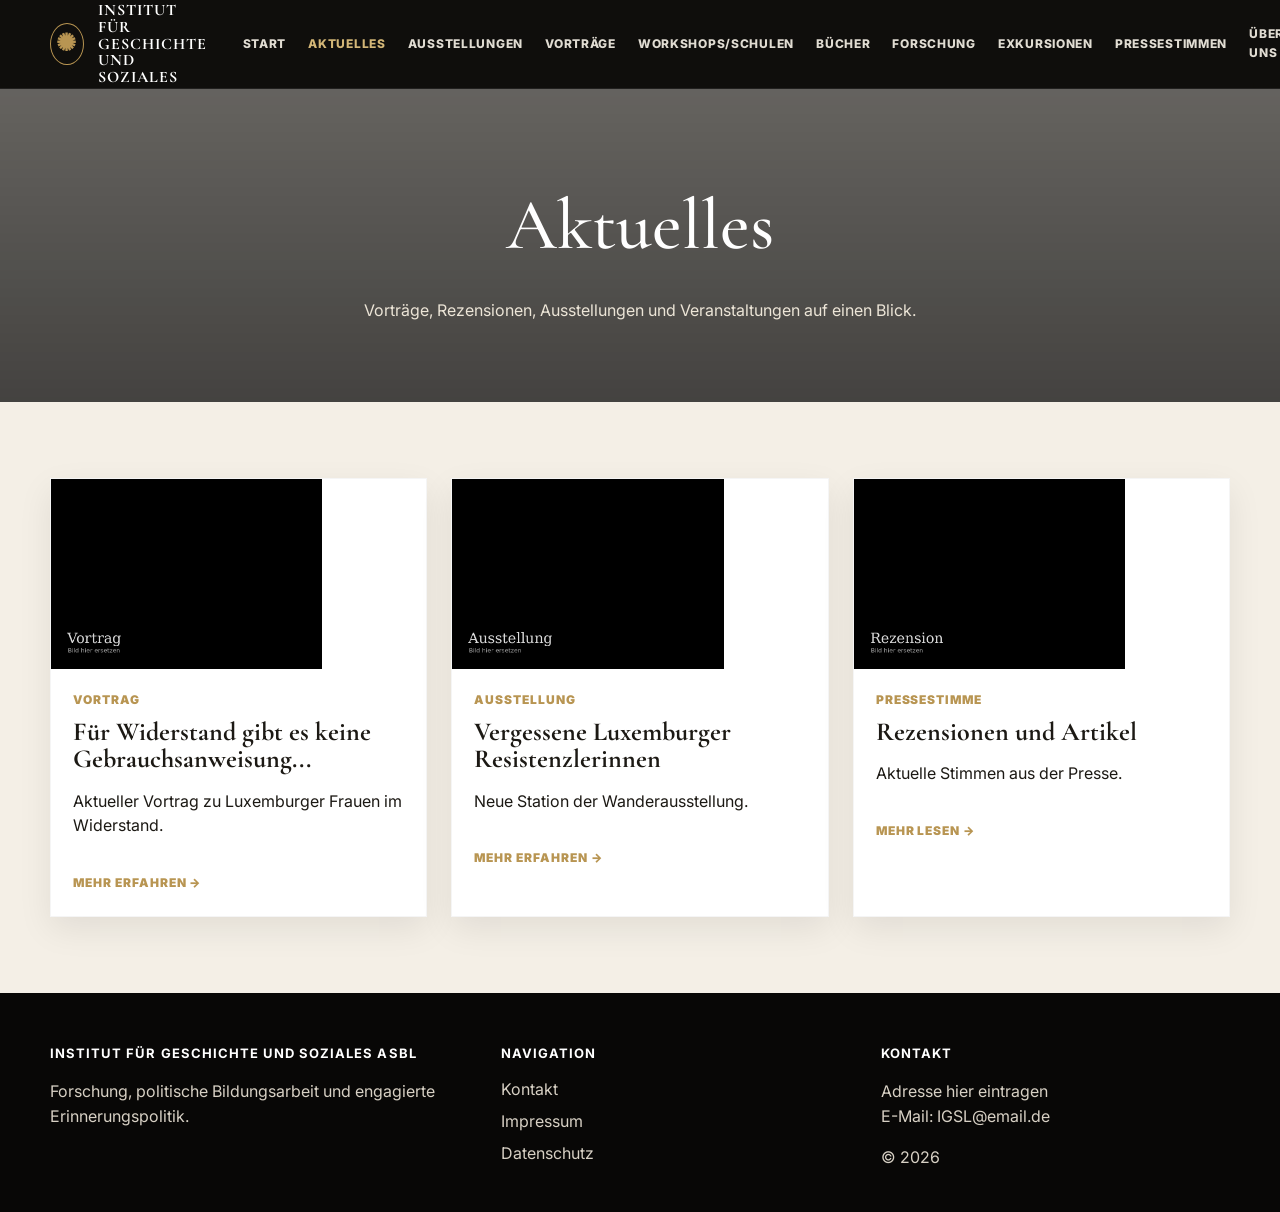
==== aktuelles.html @ d96669d6 "Add files via upload" ====
<!doctype html>
<html lang="de">
<head>
  <meta charset="utf-8">
  <meta name="viewport" content="width=device-width, initial-scale=1">
  <title>Aktuelles | Institut für Geschichte und Soziales</title>
  <meta name="description" content="Institut für Geschichte und Soziales ASBL – Forschung, Ausstellungen, Vorträge und politische Bildungsarbeit.">
  <link rel="preconnect" href="https://fonts.googleapis.com">
  <link rel="preconnect" href="https://fonts.gstatic.com" crossorigin>
  <link href="https://fonts.googleapis.com/css2?family=Cormorant+Garamond:wght@400;500;600;700&family=Inter:wght@400;600;700;800;900&display=swap" rel="stylesheet">
  <link rel="stylesheet" href="assets/css/style.css">
</head>
<body>
<header class="topbar">
  <div class="container nav">
    <a class="logo" href="index.html"><span class="logo-mark">✺</span><span>Institut<br>für Geschichte<br>und Soziales</span></a>
    <nav class="menu">
      <a class="" href="index.html">Start</a>
      <a class="active" href="aktuelles.html">Aktuelles</a>
      <a class="" href="ausstellungen.html">Ausstellungen</a>
      <a class="" href="vortraege.html">Vorträge</a>
      <a class="" href="workshops.html">Workshops/Schulen</a>
      <a class="" href="buecher.html">Bücher</a>
      <a class="" href="forschung.html">Forschung</a>
      <a class="" href="exkursionen.html">Exkursionen</a>
      <a class="" href="presse.html">Pressestimmen</a>
      <a class="" href="ueber-uns.html">Über uns</a>
      <a href="#">🔍</a>
    </nav>
    <button class="mobile-toggle" aria-label="Menü öffnen">☰</button>
  </div>
</header>
<main><section class="subhero" style="--hero-image:url('assets/img/hero/hero-02.jpg')"><div class="container"><h1>Aktuelles</h1><p>Vorträge, Rezensionen, Ausstellungen und Veranstaltungen auf einen Blick.</p></div></section>
<section class="section"><div class="container"><div class="grid grid-3">
<article class="news-card"><img class="news-img" src="assets/img/news/vortrag.jpg"><div class="news-body"><div class="kicker">Vortrag</div><h3>Für Widerstand gibt es keine Gebrauchsanweisung...</h3><p>Aktueller Vortrag zu Luxemburger Frauen im Widerstand.</p><a class="link">Mehr erfahren →</a></div></article>
<article class="news-card"><img class="news-img" src="assets/img/news/ausstellung.jpg"><div class="news-body"><div class="kicker">Ausstellung</div><h3>Vergessene Luxemburger Resistenzlerinnen</h3><p>Neue Station der Wanderausstellung.</p><a class="link">Mehr erfahren →</a></div></article>
<article class="news-card"><img class="news-img" src="assets/img/news/rezension.jpg"><div class="news-body"><div class="kicker">Pressestimme</div><h3>Rezensionen und Artikel</h3><p>Aktuelle Stimmen aus der Presse.</p><a class="link">Mehr lesen →</a></div></article>
</div></div></section></main>
<footer class="footer">
  <div class="container footer-grid">
    <div>
      <h4>Institut für Geschichte und Soziales ASBL</h4>
      <p>Forschung, politische Bildungsarbeit und engagierte Erinnerungspolitik.</p>
    </div>
    <div>
      <h4>Navigation</h4>
      <a href="kontakt.html">Kontakt</a>
      <a href="impressum.html">Impressum</a>
      <a href="datenschutz.html">Datenschutz</a>
    </div>
    <div>
      <h4>Kontakt</h4>
      <p>Adresse hier eintragen<br>E-Mail: IGSL@email.de</p>
      <p>© 2026</p>
    </div>
  </div>
</footer>
<script src="assets/js/main.js"></script>
</body>
</html>
---- assets/css/style.css ----
:root{
  --bg:#0c0b09;
  --bg-soft:#15130f;
  --paper:#f4efe6;
  --paper-2:#ebe2d4;
  --ink:#1c1914;
  --muted:#6d665c;
  --gold:#b89552;
  --gold-light:#d3b677;
  --line:rgba(184,149,82,.35);
  --white:#fff;
  --shadow:0 20px 50px rgba(0,0,0,.25);
}
*{box-sizing:border-box}
html{scroll-behavior:smooth}
body{
  margin:0;
  font-family:Inter, Arial, sans-serif;
  background:var(--paper);
  color:var(--ink);
  line-height:1.55;
}
img{max-width:100%;display:block}
a{color:inherit;text-decoration:none}
.container{width:min(1180px,calc(100% - 40px));margin:auto}
.serif{font-family:"Cormorant Garamond", Georgia, serif}
.topbar{
  position:fixed;top:0;left:0;right:0;z-index:50;
  background:rgba(10,9,7,.94);
  backdrop-filter:blur(12px);
  border-bottom:1px solid rgba(255,255,255,.08);
}
.nav{
  height:88px;display:flex;align-items:center;justify-content:space-between;gap:28px;
}
.logo{display:flex;align-items:center;gap:14px;color:#fff;font-family:"Cormorant Garamond", Georgia, serif;font-weight:700;letter-spacing:.06em;text-transform:uppercase;line-height:1.05}
.logo-mark{width:42px;height:42px;border:1px solid var(--gold);border-radius:50%;display:grid;place-items:center;color:var(--gold);font-size:24px}
.menu{display:flex;align-items:center;gap:22px;font-size:12px;text-transform:uppercase;font-weight:800;letter-spacing:.06em;color:#f7f2e8}
.menu a{opacity:.9}
.menu a:hover,.menu a.active{color:var(--gold-light);opacity:1}
.mobile-toggle{display:none;background:none;border:0;color:white;font-size:28px}
.hero{
  min-height:670px;padding-top:88px;position:relative;overflow:hidden;background:#111;color:white;display:grid;place-items:center;text-align:center;
}
.hero::before{
  content:"";position:absolute;inset:0;
  background:
    linear-gradient(rgba(0,0,0,.35),rgba(0,0,0,.55)),
    var(--hero-image, url('../img/hero/hero-01.jpg'));
  background-size:cover;background-position:center;
  filter:grayscale(1) contrast(1.08);
  transform:scale(1.02);
}
.hero::after{content:"";position:absolute;inset:auto 0 0 0;height:160px;background:linear-gradient(transparent,rgba(0,0,0,.75))}
.hero-inner{position:relative;z-index:2;width:min(880px,calc(100% - 40px));padding:70px 0}
.hero h1{font-family:"Cormorant Garamond", Georgia, serif;font-size:clamp(42px,6vw,74px);line-height:1.05;font-weight:500;margin:0 0 24px}
.gold-line{width:52px;height:3px;background:var(--gold);margin:22px auto}
.btn{display:inline-flex;align-items:center;justify-content:center;gap:10px;border:1px solid var(--gold);background:var(--gold);color:white;padding:14px 25px;font-size:12px;text-transform:uppercase;font-weight:900;letter-spacing:.08em;transition:.2s}
.btn:hover{transform:translateY(-2px);box-shadow:0 12px 30px rgba(184,149,82,.3)}
.btn.ghost{background:transparent;color:var(--gold)}
.btn.ghost:hover{background:var(--gold);color:white}
.section{padding:76px 0}
.section.dark{background:var(--bg);color:white}
.section.soft{background:linear-gradient(180deg,var(--paper),var(--paper-2))}
.section-title{text-align:center;margin:0 0 44px}
.section-title h2{font-family:"Cormorant Garamond", Georgia, serif;font-size:clamp(32px,4vw,46px);font-weight:500;text-transform:uppercase;letter-spacing:.04em;margin:0}
.section-title p{max-width:780px;margin:16px auto 0;color:var(--muted)}
.dark .section-title p{color:#c8c0b1}
.books-feature{display:grid;grid-template-columns:1fr 1fr;gap:48px;align-items:stretch}
.book-card{display:grid;grid-template-columns:210px 1fr;gap:34px;align-items:center}
.book-cover{aspect-ratio:2/3;background:linear-gradient(135deg,#222,#777);box-shadow:var(--shadow);position:relative;overflow:hidden}
.book-cover::after{content:"";position:absolute;inset:0;background:linear-gradient(110deg,transparent,rgba(255,255,255,.13),transparent);transform:translateX(-100%);animation:shine 5s infinite}
@keyframes shine{50%,100%{transform:translateX(100%)}}
.book-title{font-family:"Cormorant Garamond", Georgia, serif;font-size:31px;line-height:1.08;margin:0 0 12px}
.book-author{color:#4b443b;font-weight:700;margin-bottom:18px}
.grid{display:grid;gap:24px}
.grid-3{grid-template-columns:repeat(3,1fr)}
.grid-4{grid-template-columns:repeat(4,1fr)}
.news-card,.content-card{
  background:#fff;box-shadow:0 12px 32px rgba(0,0,0,.08);border:1px solid rgba(0,0,0,.04);overflow:hidden;
}
.news-img,.section-card-img{height:190px;background:linear-gradient(135deg,#2b2925,#938a7a);filter:grayscale(.75);background-size:cover;background-position:center}
.news-body,.content-body{padding:22px}
.kicker{font-size:12px;text-transform:uppercase;letter-spacing:.08em;font-weight:900;color:var(--gold);margin-bottom:8px}
.news-body h3,.content-body h3{font-family:"Cormorant Garamond", Georgia, serif;font-size:26px;line-height:1.05;margin:0 0 12px}
.meta{font-size:13px;color:var(--muted);display:grid;gap:4px;margin-top:16px}
.link{display:inline-flex;margin-top:20px;color:var(--gold);font-weight:900;font-size:12px;text-transform:uppercase;letter-spacing:.08em}
.feature-tiles{display:grid;grid-template-columns:repeat(5,1fr)}
.tile{min-height:330px;position:relative;color:white;padding:34px 24px;display:flex;flex-direction:column;justify-content:flex-end;overflow:hidden;border-right:1px solid rgba(255,255,255,.2)}
.tile::before{content:"";position:absolute;inset:0;background:linear-gradient(rgba(0,0,0,.35),rgba(0,0,0,.82)),var(--tile-img);background-size:cover;background-position:center;filter:grayscale(1);transition:.3s}
.tile:hover::before{transform:scale(1.05);filter:grayscale(.35)}
.tile>*{position:relative}
.tile h3{font-size:22px;text-transform:uppercase;margin:0 0 12px}
.tile p{font-size:14px;color:#e7dfd2}
.quote-band{background:linear-gradient(90deg,#16130e,#27231a);color:white;padding:48px 0}
.quote{font-family:"Cormorant Garamond", Georgia, serif;font-size:32px;text-align:center;margin:0}
.footer{background:#080706;color:#d7d0c4;padding:50px 0 26px}
.footer-grid{display:grid;grid-template-columns:1.2fr 1fr 1fr;gap:32px}
.footer h4{color:white;margin:0 0 14px;text-transform:uppercase;font-size:13px;letter-spacing:.08em}
.footer a{display:block;color:#d7d0c4;margin:7px 0}
.subhero{padding:170px 0 80px;background:linear-gradient(rgba(0,0,0,.55),rgba(0,0,0,.72)),var(--hero-image,url('../img/hero/hero-02.jpg'));background-size:cover;background-position:center;color:white;text-align:center;filter:none}
.subhero h1{font-family:"Cormorant Garamond", Georgia, serif;font-size:clamp(44px,6vw,72px);font-weight:500;margin:0}
.subhero p{max-width:760px;margin:16px auto 0;color:#ece5d7}
.prose{font-size:18px;max-width:980px;margin:auto}
.prose p{margin:0 0 22px}
.accordion{max-width:1040px;margin:30px auto 0;display:grid;gap:16px}
.acc-item{background:#fff;border:1px solid rgba(0,0,0,.08);box-shadow:0 8px 28px rgba(0,0,0,.06)}
.acc-head{padding:22px 26px;cursor:pointer;display:flex;justify-content:space-between;gap:20px;align-items:center}
.acc-head h3{font-family:"Cormorant Garamond", Georgia, serif;font-size:28px;margin:0;line-height:1.1}
.acc-content{display:none;padding:0 26px 26px;color:#332e27}
.acc-item.open .acc-content{display:block}
.acc-content ul{margin:16px 0 0;padding-left:20px}
.list-clean{padding-left:20px}
.two-col{display:grid;grid-template-columns:1fr 1fr;gap:36px;align-items:start}
.timeline{display:grid;gap:18px;max-width:980px;margin:auto}
.timeline-item{display:grid;grid-template-columns:120px 1fr;gap:24px;background:#fff;padding:24px;border-left:4px solid var(--gold);box-shadow:0 8px 28px rgba(0,0,0,.06)}
@media (max-width:980px){
  .menu{display:none;position:absolute;top:88px;left:0;right:0;background:#0b0a08;flex-direction:column;align-items:flex-start;padding:24px}
  .menu.open{display:flex}
  .mobile-toggle{display:block}
  .books-feature,.book-card,.two-col{grid-template-columns:1fr}
  .grid-3,.grid-4{grid-template-columns:1fr 1fr}
  .feature-tiles{grid-template-columns:1fr 1fr}
  .footer-grid{grid-template-columns:1fr}
}
@media (max-width:640px){
  .nav{height:76px}.hero{padding-top:76px;min-height:600px}
  .grid-3,.grid-4,.feature-tiles{grid-template-columns:1fr}
  .book-cover{max-width:220px}
  .timeline-item{grid-template-columns:1fr}
}
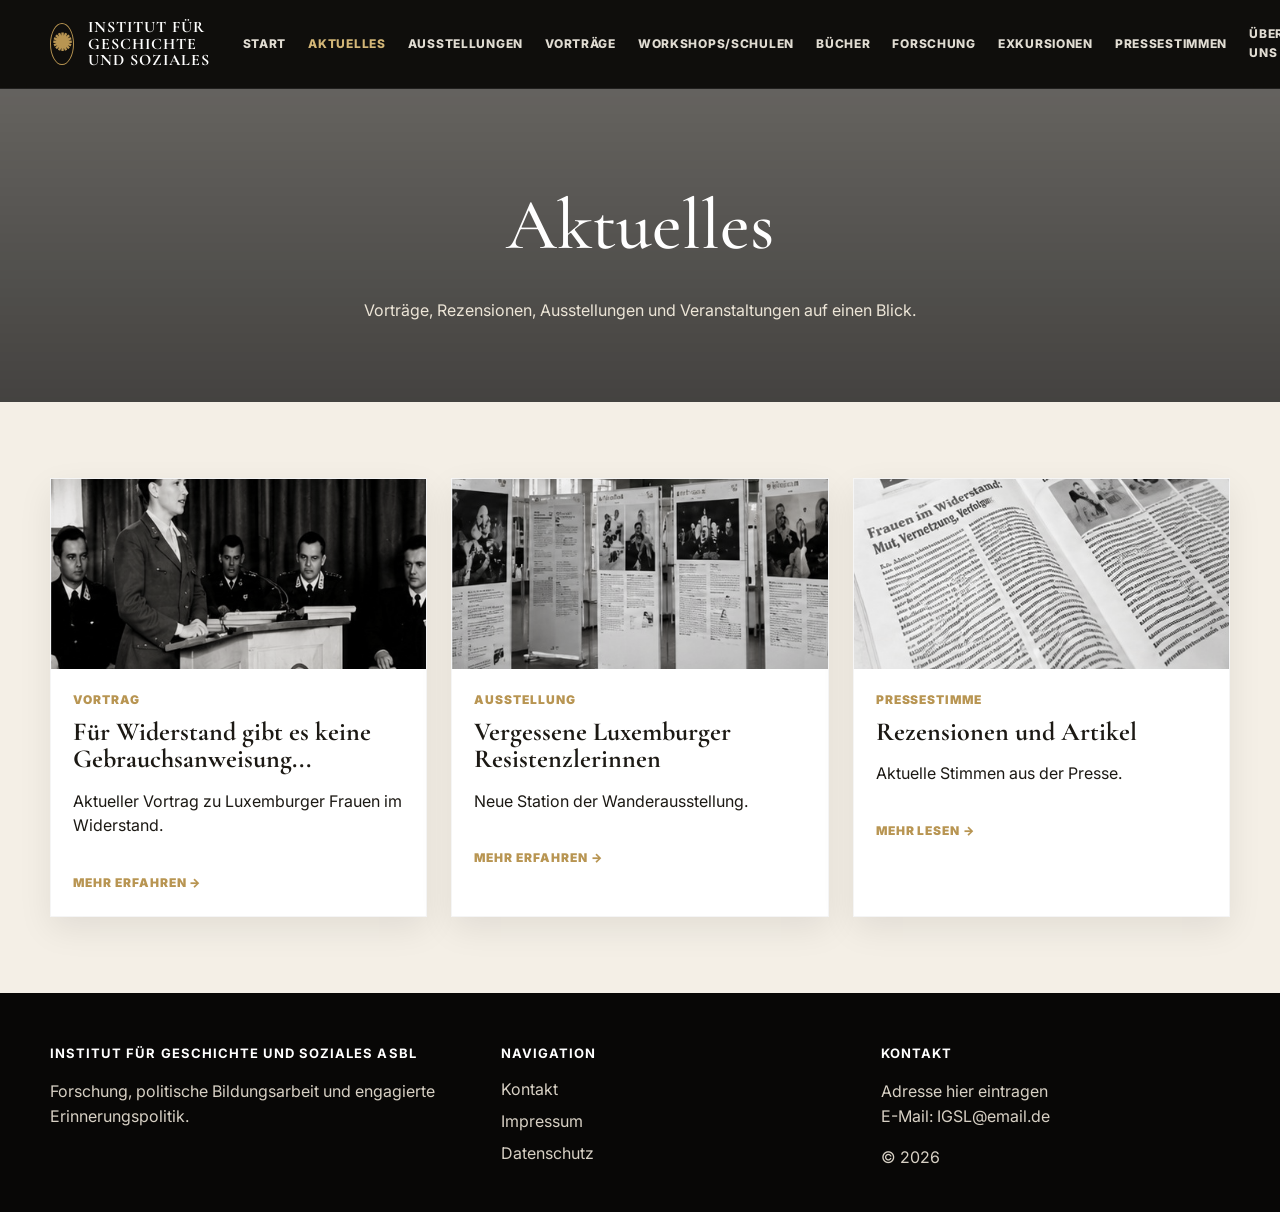
==== commit b19d6798: "Update aktuelles.html" ====
--- a/aktuelles.html
+++ b/aktuelles.html
@@ -13,7 +13,7 @@
 <body>
 <header class="topbar">
   <div class="container nav">
-    <a class="logo" href="index.html"><span class="logo-mark">✺</span><span>Institut<br>für Geschichte<br>und Soziales</span></a>
+    <a class="logo" href="index.html"><span class="logo-mark">✺</span><span>Institut für Geschichte<br>und Soziales</span></a>
     <nav class="menu">
       <a class="" href="index.html">Start</a>
       <a class="active" href="aktuelles.html">Aktuelles</a>
--- a/assets/css/style.css
+++ b/assets/css/style.css
@@ -46,8 +46,8 @@
 .hero::before{
   content:"";position:absolute;inset:0;
   background:
-    linear-gradient(rgba(0,0,0,.35),rgba(0,0,0,.55)),
-    var(--hero-image, url('../img/hero/hero-01.jpg'));
+  linear-gradient(rgba(0,0,0,.35),rgba(0,0,0,.55)),
+  url('../img/hero/hero-01.jpg');
   background-size:cover;background-position:center;
   filter:grayscale(1) contrast(1.08);
   transform:scale(1.02);
@@ -67,20 +67,63 @@
 .section-title h2{font-family:"Cormorant Garamond", Georgia, serif;font-size:clamp(32px,4vw,46px);font-weight:500;text-transform:uppercase;letter-spacing:.04em;margin:0}
 .section-title p{max-width:780px;margin:16px auto 0;color:var(--muted)}
 .dark .section-title p{color:#c8c0b1}
-.books-feature{display:grid;grid-template-columns:1fr 1fr;gap:48px;align-items:stretch}
-.book-card{display:grid;grid-template-columns:210px 1fr;gap:34px;align-items:center}
-.book-cover{aspect-ratio:2/3;background:linear-gradient(135deg,#222,#777);box-shadow:var(--shadow);position:relative;overflow:hidden}
-.book-cover::after{content:"";position:absolute;inset:0;background:linear-gradient(110deg,transparent,rgba(255,255,255,.13),transparent);transform:translateX(-100%);animation:shine 5s infinite}
-@keyframes shine{50%,100%{transform:translateX(100%)}}
-.book-title{font-family:"Cormorant Garamond", Georgia, serif;font-size:31px;line-height:1.08;margin:0 0 12px}
-.book-author{color:#4b443b;font-weight:700;margin-bottom:18px}
+.books-feature{
+  display:grid;
+  grid-template-columns:1fr 1fr;
+  gap:70px;
+  align-items:center;
+}
+
+.book-card{
+  display:grid;
+  grid-template-columns:260px 1fr;
+  gap:42px;
+  align-items:center;
+}
+
+.book-cover{
+  width:260px;
+  max-width:100%;
+  display:block;
+  background:none !important;
+  box-shadow:none !important;
+  position:relative;
+  overflow:visible;
+  filter:drop-shadow(0 28px 45px rgba(0,0,0,.22));
+}
+
+.book-title{
+  font-family:"Cormorant Garamond", Georgia, serif;
+  font-size:34px;
+  line-height:1.12;
+  margin:0 0 14px;
+}
+
+.book-author{
+  color:#4b443b;
+  font-weight:700;
+  margin-bottom:24px;
+}
+
+.book-card p{
+  font-size:16px;
+  line-height:1.65;
+  max-width:360px;
+}
 .grid{display:grid;gap:24px}
 .grid-3{grid-template-columns:repeat(3,1fr)}
 .grid-4{grid-template-columns:repeat(4,1fr)}
 .news-card,.content-card{
   background:#fff;box-shadow:0 12px 32px rgba(0,0,0,.08);border:1px solid rgba(0,0,0,.04);overflow:hidden;
 }
-.news-img,.section-card-img{height:190px;background:linear-gradient(135deg,#2b2925,#938a7a);filter:grayscale(.75);background-size:cover;background-position:center}
+.news-img,
+.section-card-img{
+    height:190px;
+    width:100%;
+    object-fit:cover;
+    display:block;
+    filter:grayscale(.75);
+}
 .news-body,.content-body{padding:22px}
 .kicker{font-size:12px;text-transform:uppercase;letter-spacing:.08em;font-weight:900;color:var(--gold);margin-bottom:8px}
 .news-body h3,.content-body h3{font-family:"Cormorant Garamond", Georgia, serif;font-size:26px;line-height:1.05;margin:0 0 12px}
@@ -88,7 +131,45 @@
 .link{display:inline-flex;margin-top:20px;color:var(--gold);font-weight:900;font-size:12px;text-transform:uppercase;letter-spacing:.08em}
 .feature-tiles{display:grid;grid-template-columns:repeat(5,1fr)}
 .tile{min-height:330px;position:relative;color:white;padding:34px 24px;display:flex;flex-direction:column;justify-content:flex-end;overflow:hidden;border-right:1px solid rgba(255,255,255,.2)}
-.tile::before{content:"";position:absolute;inset:0;background:linear-gradient(rgba(0,0,0,.35),rgba(0,0,0,.82)),var(--tile-img);background-size:cover;background-position:center;filter:grayscale(1);transition:.3s}
+.tile::before{
+content:"";
+position:absolute;
+inset:0;
+background-size:cover;
+background-position:center;
+filter:grayscale(1);
+transition:.3s
+}
+
+.tile:nth-child(1)::before{
+background-image:
+linear-gradient(rgba(0,0,0,.35),rgba(0,0,0,.82)),
+url("../img/sections/ausstellungen.jpg");
+}
+
+.tile:nth-child(2)::before{
+background-image:
+linear-gradient(rgba(0,0,0,.35),rgba(0,0,0,.82)),
+url("../img/sections/vortraege.jpg");
+}
+
+.tile:nth-child(3)::before{
+background-image:
+linear-gradient(rgba(0,0,0,.35),rgba(0,0,0,.82)),
+url("../img/sections/workshops.jpg");
+}
+
+.tile:nth-child(4)::before{
+background-image:
+linear-gradient(rgba(0,0,0,.35),rgba(0,0,0,.82)),
+url("../img/sections/buecher.jpg");
+}
+
+.tile:nth-child(5)::before{
+background-image:
+linear-gradient(rgba(0,0,0,.35),rgba(0,0,0,.82)),
+url("../img/sections/forschung.jpg");
+}
 .tile:hover::before{transform:scale(1.05);filter:grayscale(.35)}
 .tile>*{position:relative}
 .tile h3{font-size:22px;text-transform:uppercase;margin:0 0 12px}
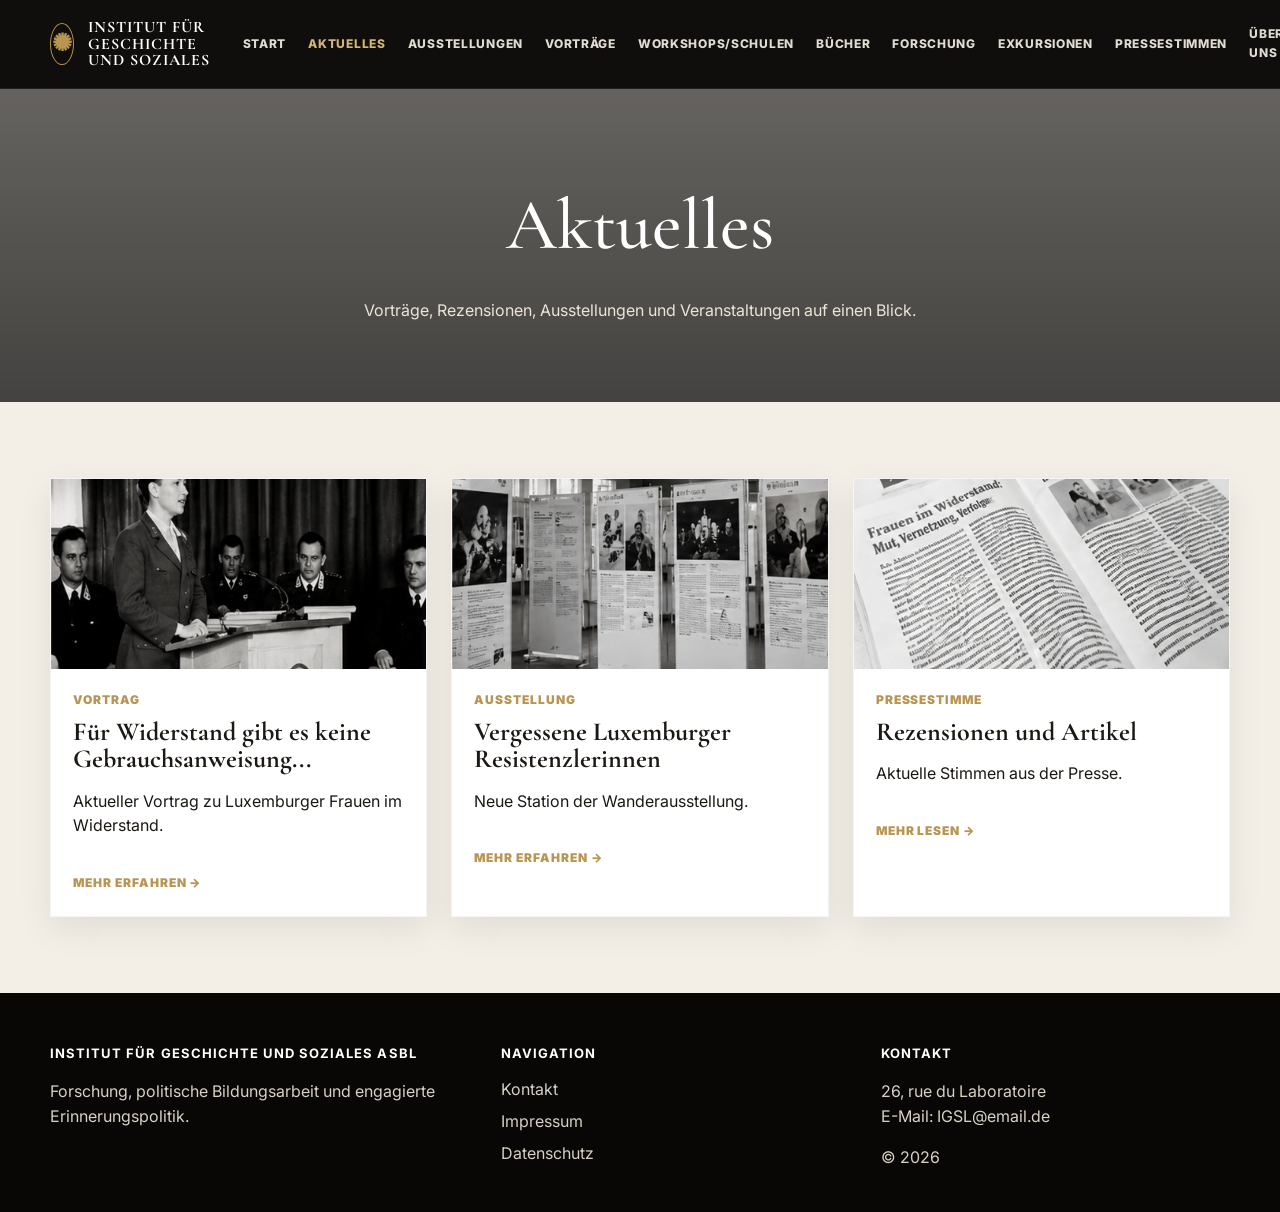
==== commit 60e96f7d: "Update aktuelles.html" ====
--- a/aktuelles.html
+++ b/aktuelles.html
@@ -50,7 +50,7 @@
     </div>
     <div>
       <h4>Kontakt</h4>
-      <p>Adresse hier eintragen<br>E-Mail: IGSL@email.de</p>
+      <p>26, rue du Laboratoire<br>E-Mail: IGSL@email.de</p>
       <p>© 2026</p>
     </div>
   </div>
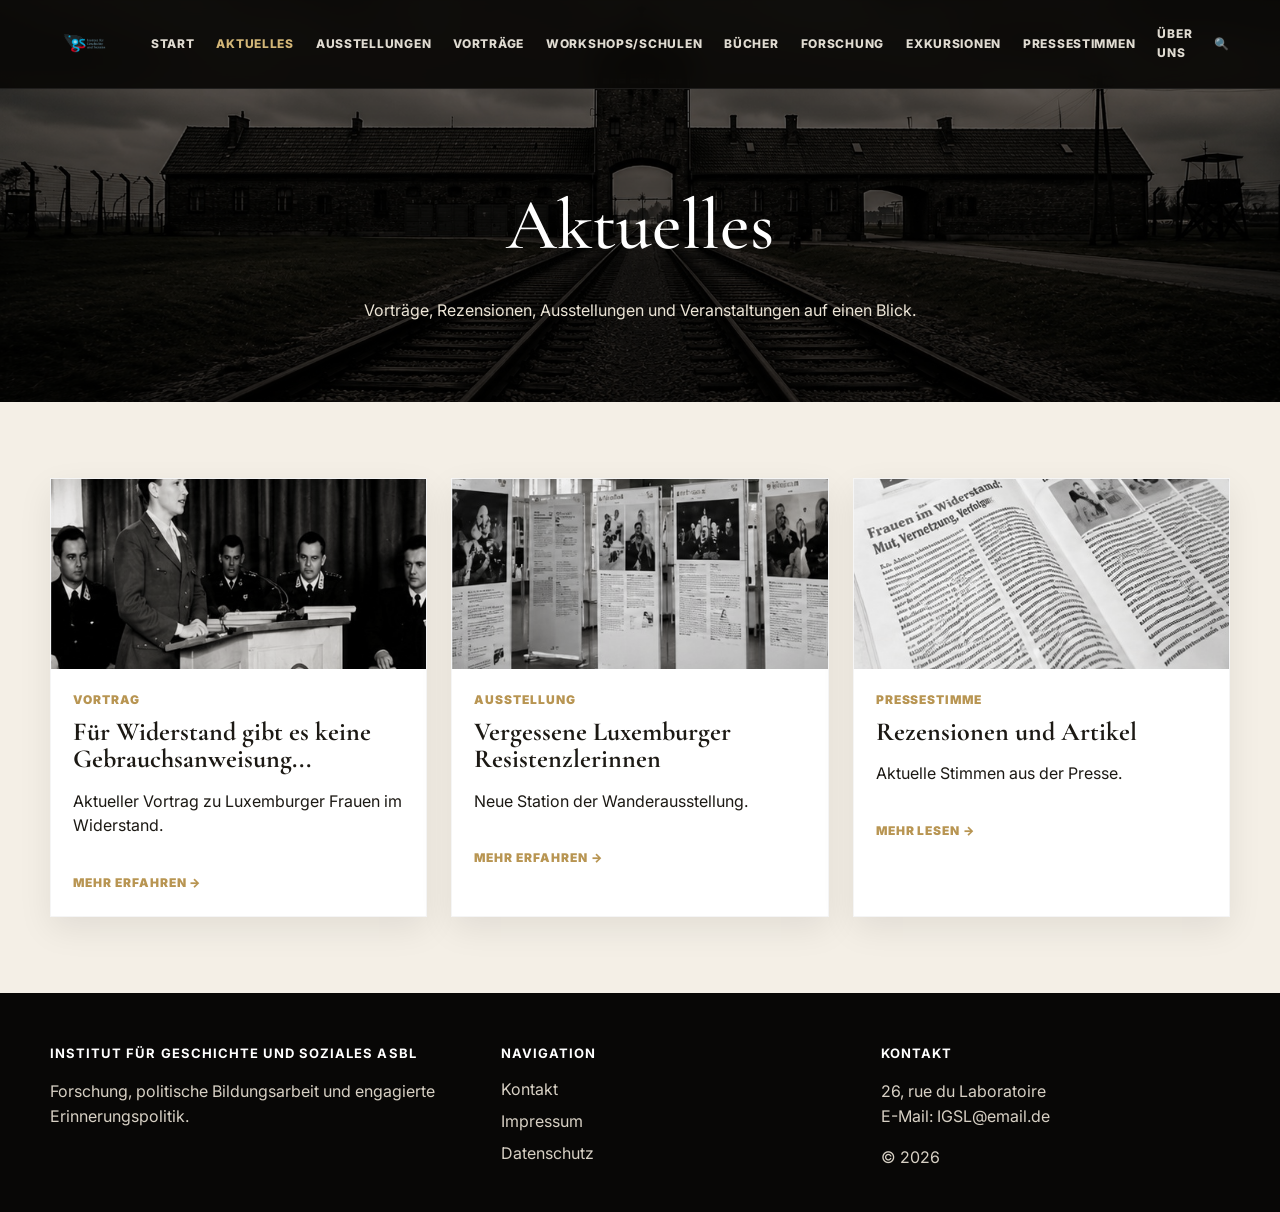
==== commit d0f08739: "Update logo in aktuelles.html to use an image Replaced logo text with an image for better branding." ====
--- a/aktuelles.html
+++ b/aktuelles.html
@@ -13,7 +13,11 @@
 <body>
 <header class="topbar">
   <div class="container nav">
-    <a class="logo" href="index.html"><span class="logo-mark">✺</span><span>Institut für Geschichte<br>und Soziales</span></a>
+    <a class="logo" href="index.html">
+  <img src="assets/img/logo/igs-logo.png"
+       alt="Institut für Geschichte und Soziales"
+       class="logo-image">
+</a>
     <nav class="menu">
       <a class="" href="index.html">Start</a>
       <a class="active" href="aktuelles.html">Aktuelles</a>
--- a/assets/css/style.css
+++ b/assets/css/style.css
@@ -1,4 +1,3 @@
-
 :root{
   --bg:#0c0b09;
   --bg-soft:#15130f;
@@ -12,8 +11,11 @@
   --white:#fff;
   --shadow:0 20px 50px rgba(0,0,0,.25);
 }
+
 *{box-sizing:border-box}
+
 html{scroll-behavior:smooth}
+
 body{
   margin:0;
   font-family:Inter, Arial, sans-serif;
@@ -21,52 +23,307 @@
   color:var(--ink);
   line-height:1.55;
 }
-img{max-width:100%;display:block}
-a{color:inherit;text-decoration:none}
-.container{width:min(1180px,calc(100% - 40px));margin:auto}
-.serif{font-family:"Cormorant Garamond", Georgia, serif}
+
+img{
+  max-width:100%;
+  display:block;
+}
+
+a{
+  color:inherit;
+  text-decoration:none;
+}
+
+.container{
+  width:min(1180px,calc(100% - 40px));
+  margin:auto;
+}
+
+.serif{
+  font-family:"Cormorant Garamond", Georgia, serif;
+}
+
+
+/* =========================
+   HEADER / NAVIGATION
+========================= */
+
 .topbar{
-  position:fixed;top:0;left:0;right:0;z-index:50;
+  position:fixed;
+  top:0;
+  left:0;
+  right:0;
+  z-index:50;
   background:rgba(10,9,7,.94);
   backdrop-filter:blur(12px);
   border-bottom:1px solid rgba(255,255,255,.08);
 }
+
 .nav{
-  height:88px;display:flex;align-items:center;justify-content:space-between;gap:28px;
-}
-.logo{display:flex;align-items:center;gap:14px;color:#fff;font-family:"Cormorant Garamond", Georgia, serif;font-weight:700;letter-spacing:.06em;text-transform:uppercase;line-height:1.05}
-.logo-mark{width:42px;height:42px;border:1px solid var(--gold);border-radius:50%;display:grid;place-items:center;color:var(--gold);font-size:24px}
-.menu{display:flex;align-items:center;gap:22px;font-size:12px;text-transform:uppercase;font-weight:800;letter-spacing:.06em;color:#f7f2e8}
-.menu a{opacity:.9}
-.menu a:hover,.menu a.active{color:var(--gold-light);opacity:1}
-.mobile-toggle{display:none;background:none;border:0;color:white;font-size:28px}
+  height:88px;
+  display:flex;
+  align-items:center;
+  justify-content:space-between;
+  gap:28px;
+}
+
+.logo{
+  display:flex;
+  align-items:center;
+  gap:14px;
+  color:#fff;
+  font-family:"Cormorant Garamond", Georgia, serif;
+  font-weight:700;
+  letter-spacing:.06em;
+  text-transform:uppercase;
+  line-height:1.05;
+}
+
+.logo-mark{
+  width:42px;
+  height:42px;
+  border:1px solid var(--gold);
+  border-radius:50%;
+  display:grid;
+  place-items:center;
+  color:var(--gold);
+  font-size:24px;
+}
+
+.menu{
+  display:flex;
+  align-items:center;
+  gap:22px;
+  font-size:12px;
+  text-transform:uppercase;
+  font-weight:800;
+  letter-spacing:.06em;
+  color:#f7f2e8;
+}
+
+.menu a{
+  opacity:.9;
+}
+
+.menu a:hover,
+.menu a.active{
+  color:var(--gold-light);
+  opacity:1;
+}
+
+.mobile-toggle{
+  display:none;
+  background:none;
+  border:0;
+  color:white;
+  font-size:28px;
+}
+
+
+/* =========================
+   HOME HERO
+========================= */
+
 .hero{
-  min-height:670px;padding-top:88px;position:relative;overflow:hidden;background:#111;color:white;display:grid;place-items:center;text-align:center;
-}
+  min-height:670px;
+  padding-top:88px;
+  position:relative;
+  overflow:hidden;
+  background:#111;
+  color:white;
+  display:grid;
+  place-items:center;
+  text-align:center;
+}
+
 .hero::before{
-  content:"";position:absolute;inset:0;
+  content:"";
+  position:absolute;
+  inset:0;
+
   background:
-  linear-gradient(rgba(0,0,0,.35),rgba(0,0,0,.55)),
-  url('../img/hero/hero-01.jpg');
-  background-size:cover;background-position:center;
+    linear-gradient(rgba(0,0,0,.35),rgba(0,0,0,.55)),
+    url('../img/hero/hero-01.jpg');
+
+  background-size:cover;
+  background-position:center;
+
   filter:grayscale(1) contrast(1.08);
   transform:scale(1.02);
 }
-.hero::after{content:"";position:absolute;inset:auto 0 0 0;height:160px;background:linear-gradient(transparent,rgba(0,0,0,.75))}
-.hero-inner{position:relative;z-index:2;width:min(880px,calc(100% - 40px));padding:70px 0}
-.hero h1{font-family:"Cormorant Garamond", Georgia, serif;font-size:clamp(42px,6vw,74px);line-height:1.05;font-weight:500;margin:0 0 24px}
-.gold-line{width:52px;height:3px;background:var(--gold);margin:22px auto}
-.btn{display:inline-flex;align-items:center;justify-content:center;gap:10px;border:1px solid var(--gold);background:var(--gold);color:white;padding:14px 25px;font-size:12px;text-transform:uppercase;font-weight:900;letter-spacing:.08em;transition:.2s}
-.btn:hover{transform:translateY(-2px);box-shadow:0 12px 30px rgba(184,149,82,.3)}
-.btn.ghost{background:transparent;color:var(--gold)}
-.btn.ghost:hover{background:var(--gold);color:white}
-.section{padding:76px 0}
-.section.dark{background:var(--bg);color:white}
-.section.soft{background:linear-gradient(180deg,var(--paper),var(--paper-2))}
-.section-title{text-align:center;margin:0 0 44px}
-.section-title h2{font-family:"Cormorant Garamond", Georgia, serif;font-size:clamp(32px,4vw,46px);font-weight:500;text-transform:uppercase;letter-spacing:.04em;margin:0}
-.section-title p{max-width:780px;margin:16px auto 0;color:var(--muted)}
-.dark .section-title p{color:#c8c0b1}
+
+.hero::after{
+  content:"";
+  position:absolute;
+  inset:auto 0 0 0;
+  height:160px;
+  background:linear-gradient(transparent,rgba(0,0,0,.75));
+}
+
+.hero-inner{
+  position:relative;
+  z-index:2;
+  width:min(880px,calc(100% - 40px));
+  padding:70px 0;
+}
+
+.hero h1{
+  font-family:"Cormorant Garamond", Georgia, serif;
+  font-size:clamp(42px,6vw,74px);
+  line-height:1.05;
+  font-weight:500;
+  margin:0 0 24px;
+}
+
+
+/* =========================
+   SUBPAGE HERO
+========================= */
+
+.subhero{
+  padding:170px 0 80px;
+
+  background:
+    linear-gradient(rgba(0,0,0,.55),rgba(0,0,0,.72)),
+    url('../img/hero/hero-01.jpg');
+
+  background-size:cover;
+  background-position:center;
+
+  color:white;
+  text-align:center;
+  filter:none;
+}
+
+.subhero h1{
+  font-family:"Cormorant Garamond", Georgia, serif;
+  font-size:clamp(44px,6vw,72px);
+  font-weight:500;
+  margin:0;
+}
+
+.subhero p{
+  max-width:760px;
+  margin:16px auto 0;
+  color:#ece5d7;
+}
+
+
+/* =========================
+   GENERAL
+========================= */
+
+.gold-line{
+  width:52px;
+  height:3px;
+  background:var(--gold);
+  margin:22px auto;
+}
+
+.btn{
+  display:inline-flex;
+  align-items:center;
+  justify-content:center;
+  gap:10px;
+
+  border:1px solid var(--gold);
+  background:var(--gold);
+  color:white;
+
+  padding:14px 25px;
+
+  font-size:12px;
+  text-transform:uppercase;
+  font-weight:900;
+  letter-spacing:.08em;
+
+  transition:.2s;
+}
+
+.btn:hover{
+  transform:translateY(-2px);
+  box-shadow:0 12px 30px rgba(184,149,82,.3);
+}
+
+.btn.ghost{
+  background:transparent;
+  color:var(--gold);
+}
+
+.btn.ghost:hover{
+  background:var(--gold);
+  color:white;
+}
+
+
+/* =========================
+   SECTIONS
+========================= */
+
+.section{
+  padding:76px 0;
+}
+
+.section.dark{
+  background:var(--bg);
+  color:white;
+}
+
+.section.soft{
+  background:linear-gradient(180deg,var(--paper),var(--paper-2));
+}
+
+.section-title{
+  text-align:center;
+  margin:0 0 44px;
+}
+
+.section-title h2{
+  font-family:"Cormorant Garamond", Georgia, serif;
+  font-size:clamp(32px,4vw,46px);
+  font-weight:500;
+  text-transform:uppercase;
+  letter-spacing:.04em;
+  margin:0;
+}
+
+.section-title p{
+  max-width:780px;
+  margin:16px auto 0;
+  color:var(--muted);
+}
+
+.dark .section-title p{
+  color:#c8c0b1;
+}
+
+
+/* =========================
+   GRID
+========================= */
+
+.grid{
+  display:grid;
+  gap:24px;
+}
+
+.grid-2{
+  grid-template-columns:repeat(2,1fr);
+}
+
+.grid-3{
+  grid-template-columns:repeat(3,1fr);
+}
+
+.grid-4{
+  grid-template-columns:repeat(4,1fr);
+}
+
+
+/* =========================
+   BOOKS
+========================= */
+
 .books-feature{
   display:grid;
   grid-template-columns:1fr 1fr;
@@ -110,104 +367,495 @@
   line-height:1.65;
   max-width:360px;
 }
-.grid{display:grid;gap:24px}
-.grid-3{grid-template-columns:repeat(3,1fr)}
-.grid-4{grid-template-columns:repeat(4,1fr)}
-.news-card,.content-card{
-  background:#fff;box-shadow:0 12px 32px rgba(0,0,0,.08);border:1px solid rgba(0,0,0,.04);overflow:hidden;
-}
+
+
+/* =========================
+   CARDS / NEWS
+========================= */
+
+.news-card,
+.content-card{
+  background:#fff;
+  box-shadow:0 12px 32px rgba(0,0,0,.08);
+  border:1px solid rgba(0,0,0,.04);
+  overflow:hidden;
+}
+
 .news-img,
 .section-card-img{
-    height:190px;
-    width:100%;
-    object-fit:cover;
+  height:190px;
+  width:100%;
+  object-fit:cover;
+  display:block;
+  filter:grayscale(.75);
+}
+
+.news-body,
+.content-body{
+  padding:22px;
+}
+
+.kicker{
+  font-size:12px;
+  text-transform:uppercase;
+  letter-spacing:.08em;
+  font-weight:900;
+  color:var(--gold);
+  margin-bottom:8px;
+}
+
+.news-body h3,
+.content-body h3{
+  font-family:"Cormorant Garamond", Georgia, serif;
+  font-size:26px;
+  line-height:1.05;
+  margin:0 0 12px;
+}
+
+.meta{
+  font-size:13px;
+  color:var(--muted);
+  display:grid;
+  gap:4px;
+  margin-top:16px;
+}
+
+.link{
+  display:inline-flex;
+  margin-top:20px;
+  color:var(--gold);
+  font-weight:900;
+  font-size:12px;
+  text-transform:uppercase;
+  letter-spacing:.08em;
+}
+
+
+/* =========================
+   SEMINARE / WORKSHOPS
+========================= */
+
+.education-intro{
+  max-width:1040px;
+  margin:0 auto;
+  gap:32px;
+}
+
+.education-intro .content-card{
+  height:100%;
+  border-top:3px solid var(--gold);
+  transition:
+    transform .25s ease,
+    box-shadow .25s ease;
+}
+
+.education-intro .content-card:hover{
+  transform:translateY(-4px);
+  box-shadow:0 18px 42px rgba(0,0,0,.12);
+}
+
+.education-intro .content-body{
+  padding:36px;
+}
+
+.education-intro .content-body h3{
+  font-size:38px;
+  margin-bottom:18px;
+}
+
+.education-intro .content-body p{
+  color:#403a32;
+  line-height:1.7;
+}
+
+.education-intro .kicker{
+  margin-bottom:10px;
+}
+
+
+/* =========================
+   ACCORDION
+========================= */
+
+.accordion{
+  max-width:1040px;
+  margin:30px auto 0;
+  display:grid;
+  gap:16px;
+}
+
+.acc-item{
+  background:#fff;
+  border:1px solid rgba(0,0,0,.08);
+  border-left:3px solid var(--gold);
+  box-shadow:0 8px 28px rgba(0,0,0,.06);
+  overflow:hidden;
+}
+
+.acc-head{
+  padding:24px 28px;
+  cursor:pointer;
+
+  display:flex;
+  justify-content:space-between;
+  gap:20px;
+  align-items:center;
+
+  transition:background .2s ease;
+}
+
+.acc-head:hover{
+  background:#faf7f1;
+}
+
+.acc-head h3{
+  font-family:"Cormorant Garamond", Georgia, serif;
+  font-size:28px;
+  margin:0;
+  line-height:1.1;
+}
+
+.acc-head span{
+  color:var(--gold);
+  font-size:28px;
+  line-height:1;
+  font-weight:400;
+  transition:transform .25s ease;
+}
+
+.acc-content{
+  display:none;
+  padding:0 28px 28px;
+  color:#332e27;
+  line-height:1.7;
+}
+
+.acc-item.open .acc-content{
+  display:block;
+}
+
+.acc-item.open .acc-head span{
+  transform:rotate(45deg);
+}
+
+.acc-content p{
+  margin:0 0 16px;
+}
+
+.acc-content p:last-child{
+  margin-bottom:0;
+}
+
+.acc-content ul{
+  margin:10px 0 0;
+  padding-left:22px;
+}
+
+.acc-content li{
+  margin:0 0 13px;
+  padding-left:5px;
+}
+
+.acc-content li::marker{
+  color:var(--gold);
+}
+
+
+/* =========================
+   FEATURE TILES
+========================= */
+
+.feature-tiles{
+  display:grid;
+  grid-template-columns:repeat(5,1fr);
+}
+
+.tile{
+  min-height:330px;
+  position:relative;
+  color:white;
+  padding:34px 24px;
+
+  display:flex;
+  flex-direction:column;
+  justify-content:flex-end;
+
+  overflow:hidden;
+
+  border-right:1px solid rgba(255,255,255,.2);
+}
+
+.tile::before{
+  content:"";
+  position:absolute;
+  inset:0;
+
+  background-size:cover;
+  background-position:center;
+
+  filter:grayscale(1);
+  transition:.3s;
+}
+
+.tile:nth-child(1)::before{
+  background-image:
+    linear-gradient(rgba(0,0,0,.35),rgba(0,0,0,.82)),
+    url("../img/sections/ausstellungen.jpg");
+}
+
+.tile:nth-child(2)::before{
+  background-image:
+    linear-gradient(rgba(0,0,0,.35),rgba(0,0,0,.82)),
+    url("../img/sections/vortraege.jpg");
+}
+
+.tile:nth-child(3)::before{
+  background-image:
+    linear-gradient(rgba(0,0,0,.35),rgba(0,0,0,.82)),
+    url("../img/sections/workshops.jpg");
+}
+
+.tile:nth-child(4)::before{
+  background-image:
+    linear-gradient(rgba(0,0,0,.35),rgba(0,0,0,.82)),
+    url("../img/sections/buecher.jpg");
+}
+
+.tile:nth-child(5)::before{
+  background-image:
+    linear-gradient(rgba(0,0,0,.35),rgba(0,0,0,.82)),
+    url("../img/sections/forschung.jpg");
+}
+
+.tile:hover::before{
+  transform:scale(1.05);
+  filter:grayscale(.35);
+}
+
+.tile>*{
+  position:relative;
+}
+
+.tile h3{
+  font-size:22px;
+  text-transform:uppercase;
+  margin:0 0 12px;
+}
+
+.tile p{
+  font-size:14px;
+  color:#e7dfd2;
+}
+
+
+/* =========================
+   QUOTE
+========================= */
+
+.quote-band{
+  background:linear-gradient(90deg,#16130e,#27231a);
+  color:white;
+  padding:48px 0;
+}
+
+.quote{
+  font-family:"Cormorant Garamond", Georgia, serif;
+  font-size:32px;
+  text-align:center;
+  margin:0;
+}
+
+
+/* =========================
+   TEXT / CONTENT
+========================= */
+
+.prose{
+  font-size:18px;
+  max-width:980px;
+  margin:auto;
+}
+
+.prose p{
+  margin:0 0 22px;
+}
+
+.list-clean{
+  padding-left:20px;
+}
+
+.two-col{
+  display:grid;
+  grid-template-columns:1fr 1fr;
+  gap:36px;
+  align-items:start;
+}
+
+
+/* =========================
+   TIMELINE
+========================= */
+
+.timeline{
+  display:grid;
+  gap:18px;
+  max-width:980px;
+  margin:auto;
+}
+
+.timeline-item{
+  display:grid;
+  grid-template-columns:120px 1fr;
+  gap:24px;
+
+  background:#fff;
+  padding:24px;
+
+  border-left:4px solid var(--gold);
+  box-shadow:0 8px 28px rgba(0,0,0,.06);
+}
+
+
+/* =========================
+   FOOTER
+========================= */
+
+.footer{
+  background:#080706;
+  color:#d7d0c4;
+  padding:50px 0 26px;
+}
+
+.footer-grid{
+  display:grid;
+  grid-template-columns:1.2fr 1fr 1fr;
+  gap:32px;
+}
+
+.footer h4{
+  color:white;
+  margin:0 0 14px;
+  text-transform:uppercase;
+  font-size:13px;
+  letter-spacing:.08em;
+}
+
+.footer a{
+  display:block;
+  color:#d7d0c4;
+  margin:7px 0;
+}
+
+
+/* =========================
+   TABLET
+========================= */
+
+@media (max-width:980px){
+
+  .menu{
+    display:none;
+    position:absolute;
+    top:88px;
+    left:0;
+    right:0;
+    background:#0b0a08;
+    flex-direction:column;
+    align-items:flex-start;
+    padding:24px;
+  }
+
+  .menu.open{
+    display:flex;
+  }
+
+  .mobile-toggle{
     display:block;
-    filter:grayscale(.75);
-}
-.news-body,.content-body{padding:22px}
-.kicker{font-size:12px;text-transform:uppercase;letter-spacing:.08em;font-weight:900;color:var(--gold);margin-bottom:8px}
-.news-body h3,.content-body h3{font-family:"Cormorant Garamond", Georgia, serif;font-size:26px;line-height:1.05;margin:0 0 12px}
-.meta{font-size:13px;color:var(--muted);display:grid;gap:4px;margin-top:16px}
-.link{display:inline-flex;margin-top:20px;color:var(--gold);font-weight:900;font-size:12px;text-transform:uppercase;letter-spacing:.08em}
-.feature-tiles{display:grid;grid-template-columns:repeat(5,1fr)}
-.tile{min-height:330px;position:relative;color:white;padding:34px 24px;display:flex;flex-direction:column;justify-content:flex-end;overflow:hidden;border-right:1px solid rgba(255,255,255,.2)}
-.tile::before{
-content:"";
-position:absolute;
-inset:0;
-background-size:cover;
-background-position:center;
-filter:grayscale(1);
-transition:.3s
-}
-
-.tile:nth-child(1)::before{
-background-image:
-linear-gradient(rgba(0,0,0,.35),rgba(0,0,0,.82)),
-url("../img/sections/ausstellungen.jpg");
-}
-
-.tile:nth-child(2)::before{
-background-image:
-linear-gradient(rgba(0,0,0,.35),rgba(0,0,0,.82)),
-url("../img/sections/vortraege.jpg");
-}
-
-.tile:nth-child(3)::before{
-background-image:
-linear-gradient(rgba(0,0,0,.35),rgba(0,0,0,.82)),
-url("../img/sections/workshops.jpg");
-}
-
-.tile:nth-child(4)::before{
-background-image:
-linear-gradient(rgba(0,0,0,.35),rgba(0,0,0,.82)),
-url("../img/sections/buecher.jpg");
-}
-
-.tile:nth-child(5)::before{
-background-image:
-linear-gradient(rgba(0,0,0,.35),rgba(0,0,0,.82)),
-url("../img/sections/forschung.jpg");
-}
-.tile:hover::before{transform:scale(1.05);filter:grayscale(.35)}
-.tile>*{position:relative}
-.tile h3{font-size:22px;text-transform:uppercase;margin:0 0 12px}
-.tile p{font-size:14px;color:#e7dfd2}
-.quote-band{background:linear-gradient(90deg,#16130e,#27231a);color:white;padding:48px 0}
-.quote{font-family:"Cormorant Garamond", Georgia, serif;font-size:32px;text-align:center;margin:0}
-.footer{background:#080706;color:#d7d0c4;padding:50px 0 26px}
-.footer-grid{display:grid;grid-template-columns:1.2fr 1fr 1fr;gap:32px}
-.footer h4{color:white;margin:0 0 14px;text-transform:uppercase;font-size:13px;letter-spacing:.08em}
-.footer a{display:block;color:#d7d0c4;margin:7px 0}
-.subhero{padding:170px 0 80px;background:linear-gradient(rgba(0,0,0,.55),rgba(0,0,0,.72)),var(--hero-image,url('../img/hero/hero-02.jpg'));background-size:cover;background-position:center;color:white;text-align:center;filter:none}
-.subhero h1{font-family:"Cormorant Garamond", Georgia, serif;font-size:clamp(44px,6vw,72px);font-weight:500;margin:0}
-.subhero p{max-width:760px;margin:16px auto 0;color:#ece5d7}
-.prose{font-size:18px;max-width:980px;margin:auto}
-.prose p{margin:0 0 22px}
-.accordion{max-width:1040px;margin:30px auto 0;display:grid;gap:16px}
-.acc-item{background:#fff;border:1px solid rgba(0,0,0,.08);box-shadow:0 8px 28px rgba(0,0,0,.06)}
-.acc-head{padding:22px 26px;cursor:pointer;display:flex;justify-content:space-between;gap:20px;align-items:center}
-.acc-head h3{font-family:"Cormorant Garamond", Georgia, serif;font-size:28px;margin:0;line-height:1.1}
-.acc-content{display:none;padding:0 26px 26px;color:#332e27}
-.acc-item.open .acc-content{display:block}
-.acc-content ul{margin:16px 0 0;padding-left:20px}
-.list-clean{padding-left:20px}
-.two-col{display:grid;grid-template-columns:1fr 1fr;gap:36px;align-items:start}
-.timeline{display:grid;gap:18px;max-width:980px;margin:auto}
-.timeline-item{display:grid;grid-template-columns:120px 1fr;gap:24px;background:#fff;padding:24px;border-left:4px solid var(--gold);box-shadow:0 8px 28px rgba(0,0,0,.06)}
-@media (max-width:980px){
-  .menu{display:none;position:absolute;top:88px;left:0;right:0;background:#0b0a08;flex-direction:column;align-items:flex-start;padding:24px}
-  .menu.open{display:flex}
-  .mobile-toggle{display:block}
-  .books-feature,.book-card,.two-col{grid-template-columns:1fr}
-  .grid-3,.grid-4{grid-template-columns:1fr 1fr}
-  .feature-tiles{grid-template-columns:1fr 1fr}
-  .footer-grid{grid-template-columns:1fr}
-}
+  }
+
+  .books-feature,
+  .book-card,
+  .two-col{
+    grid-template-columns:1fr;
+  }
+
+  .grid-3,
+  .grid-4{
+    grid-template-columns:1fr 1fr;
+  }
+
+  .feature-tiles{
+    grid-template-columns:1fr 1fr;
+  }
+
+  .footer-grid{
+    grid-template-columns:1fr;
+  }
+}
+
+
+/* =========================
+   MOBILE
+========================= */
+
+@media (max-width:760px){
+
+  .grid-2{
+    grid-template-columns:1fr;
+  }
+
+  .education-intro{
+    max-width:620px;
+  }
+
+  .education-intro .content-body{
+    padding:28px;
+  }
+
+  .education-intro .content-body h3{
+    font-size:34px;
+  }
+}
+
+
 @media (max-width:640px){
-  .nav{height:76px}.hero{padding-top:76px;min-height:600px}
-  .grid-3,.grid-4,.feature-tiles{grid-template-columns:1fr}
-  .book-cover{max-width:220px}
-  .timeline-item{grid-template-columns:1fr}
-}
+
+  .nav{
+    height:76px;
+  }
+
+  .hero{
+    padding-top:76px;
+    min-height:600px;
+  }
+
+  .grid-3,
+  .grid-4,
+  .feature-tiles{
+    grid-template-columns:1fr;
+  }
+
+  .book-cover{
+    max-width:220px;
+  }
+
+  .timeline-item{
+    grid-template-columns:1fr;
+  }
+
+  .section{
+    padding:58px 0;
+  }
+
+  .acc-head{
+    padding:20px;
+  }
+
+  .acc-content{
+    padding:0 20px 22px;
+  }
+
+  .acc-head h3{
+    font-size:24px;
+  }
+}
